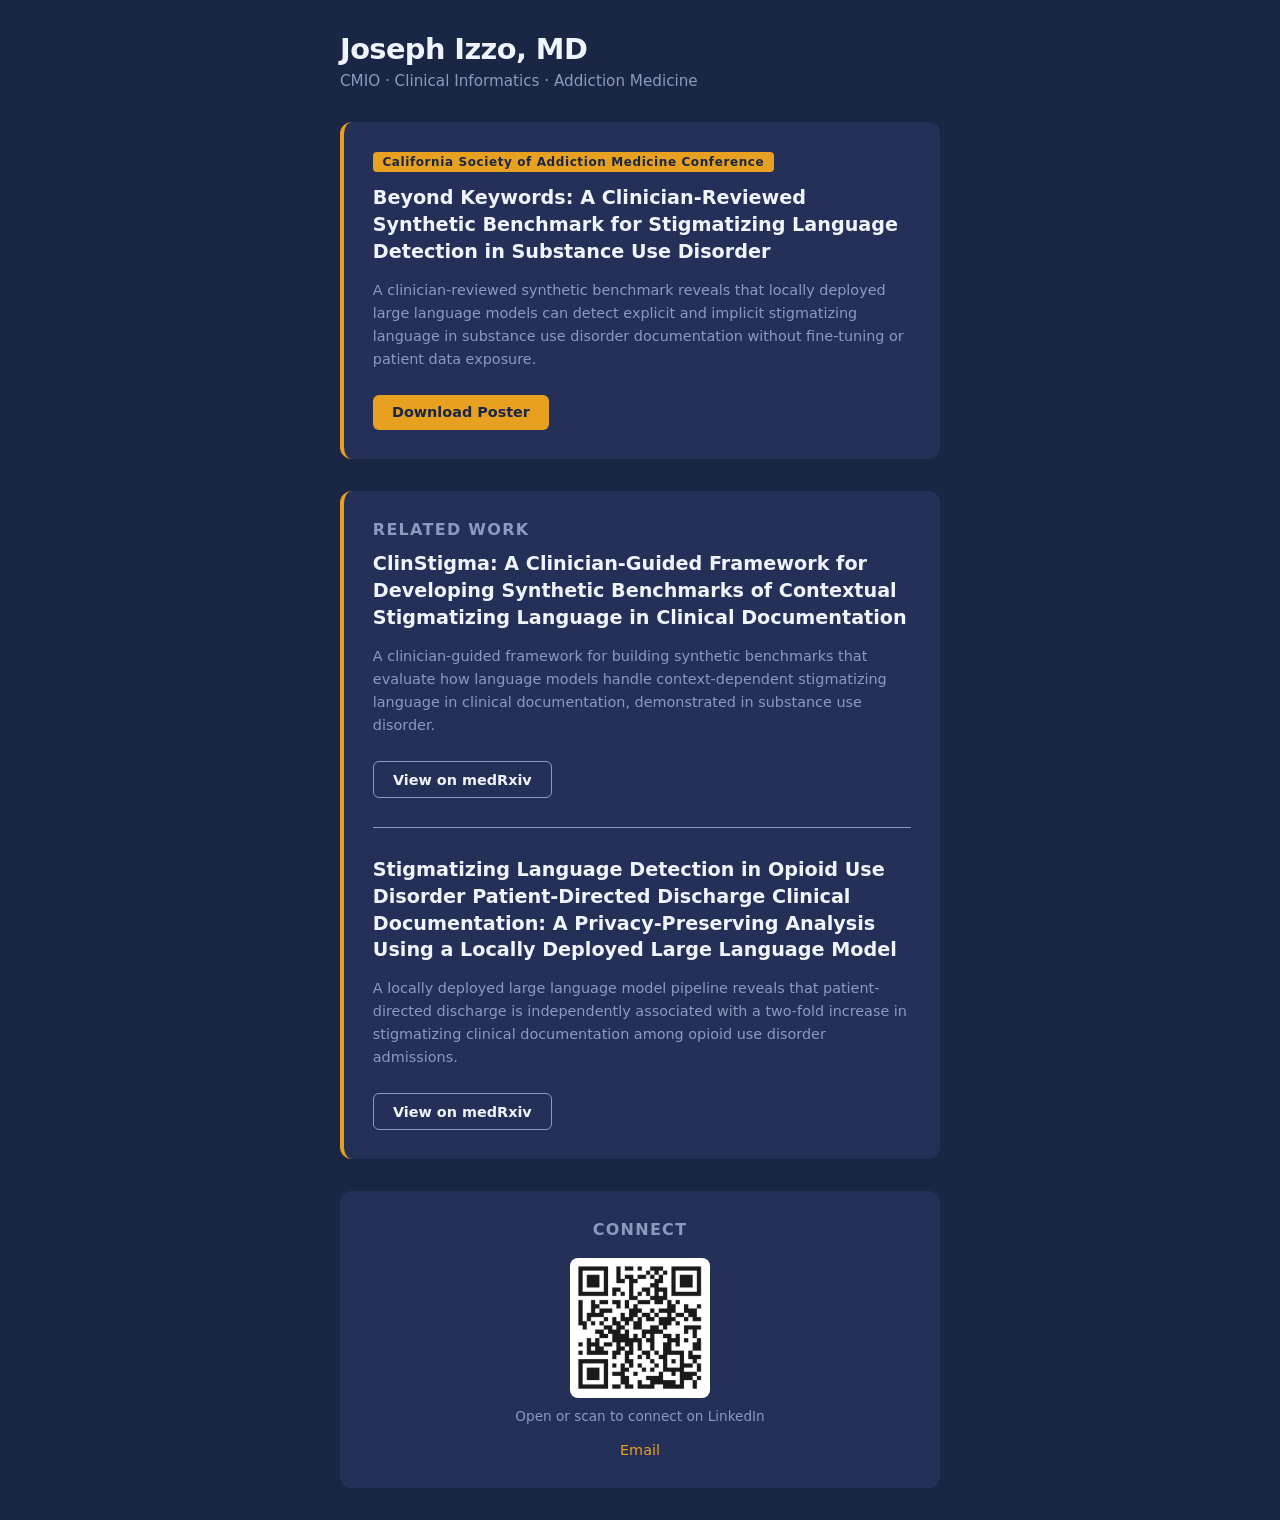
==== CalSAM/index.html @ 178a58d0 "Add CalSAM page" ====
<!DOCTYPE html>
<html lang="en">
<head>
  <meta charset="UTF-8">
  <meta name="viewport" content="width=device-width, initial-scale=1.0">
  <title>California Society of Addiction Medicine Conference — Joseph Izzo, MD</title>
  <link rel="stylesheet" href="/style.css">
</head>
<body>
  <div class="container">
    <header>
      <h1>Joseph Izzo, MD</h1>
      <p class="subtitle">CMIO · Clinical Informatics · Addiction Medicine</p>
    </header>

    <section class="talk">
      <span class="badge">California Society of Addiction Medicine Conference</span>
      <h2>Beyond Keywords: A Clinician-Reviewed Synthetic Benchmark for Stigmatizing
Language Detection in Substance Use Disorder</h2>
      <p class="abstract">A clinician-reviewed synthetic benchmark reveals that locally deployed large language models can detect explicit and implicit stigmatizing language in substance use disorder documentation without fine-tuning or patient data exposure.</p>

      <div class="links">
        <a href="assets/calsam-poster.pdf" class="btn primary">Download Poster</a>
      </div>
    </section>

    <section class="talk">
      <h3 class="section-label">Related Work</h3>
      <div class="related-item">
        <h2>ClinStigma: A Clinician-Guided Framework for Developing Synthetic Benchmarks of Contextual Stigmatizing Language in Clinical Documentation</h2>
        <p class="abstract">A clinician-guided framework for building synthetic benchmarks that evaluate how language models handle context-dependent stigmatizing language in clinical documentation, demonstrated in substance use disorder.</p>
        <div class="links">
          <a href="https://www.medrxiv.org/content/10.64898/2026.10.10.26365233v1" class="btn secondary" target="_blank">View on medRxiv</a>
        </div>
      </div>

      <div class="related-item">
        <h2>Stigmatizing Language Detection in Opioid Use Disorder Patient-Directed Discharge Clinical Documentation: A Privacy-Preserving Analysis Using a Locally Deployed Large Language Model</h2>
        <p class="abstract">A locally deployed large language model pipeline reveals that patient-directed discharge is independently associated with a two-fold increase in stigmatizing clinical documentation among opioid use disorder admissions.</p>
        <div class="links">
          <a href="https://www.medrxiv.org/content/10.64898/2026.05.29.26354402v1.article-info" class="btn secondary" target="_blank">View on medRxiv</a>
        </div>
      </div>
    </section>

    <section class="contact">
      <h3>Connect</h3>
      <div class="qr-block">
        <img src="assets/qr.png" alt="LinkedIn QR Code" class="qr">
        <p>Open or scan to connect on LinkedIn</p>
      </div>
      <p class="email"><a href="mailto:jizzo@sjgh.org">Email</a></p>
    </section>
  </div>
</body>
</html>
---- style.css ----
*, *::before, *::after { box-sizing: border-box; margin: 0; padding: 0; }

:root {
  --navy: #1a2744;
  --amber: #e8a020;
  --text: #f0f4ff;
  --muted: #8a9bbf;
  --card: #243058;
}

body {
  background: var(--navy);
  color: var(--text);
  font-family: 'Inter', system-ui, sans-serif;
  min-height: 100vh;
  display: flex;
  align-items: center;
  justify-content: center;
  padding: 2rem;
}

.container {
  max-width: 600px;
  width: 100%;
  display: flex;
  flex-direction: column;
  gap: 2rem;
}

header h1 {
  font-size: 1.8rem;
  font-weight: 700;
  letter-spacing: -0.02em;
}

header .subtitle {
  color: var(--muted);
  margin-top: 0.4rem;
  font-size: 0.95rem;
}

.talk {
  background: var(--card);
  border-radius: 12px;
  padding: 1.8rem;
  border-left: 4px solid var(--amber);
}

.badge {
  display: inline-block;
  background: var(--amber);
  color: var(--navy);
  font-size: 0.75rem;
  font-weight: 700;
  padding: 0.2rem 0.6rem;
  border-radius: 4px;
  letter-spacing: 0.05em;
  margin-bottom: 0.8rem;
}

.talk h2 {
  font-size: 1.2rem;
  font-weight: 600;
  line-height: 1.4;
  margin-bottom: 0.8rem;
}

.abstract {
  color: var(--muted);
  font-size: 0.9rem;
  line-height: 1.6;
  margin-bottom: 1.5rem;
}

.links {
  display: flex;
  gap: 1rem;
  flex-wrap: wrap;
}

.btn {
  display: inline-block;
  padding: 0.6rem 1.2rem;
  border-radius: 6px;
  font-size: 0.9rem;
  font-weight: 600;
  text-decoration: none;
  transition: opacity 0.2s;
}

.btn:hover { opacity: 0.85; }

.btn.primary {
  background: var(--amber);
  color: var(--navy);
}

.btn.secondary {
  border: 1px solid var(--muted);
  color: var(--text);
}

.contact {
  background: var(--card);
  border-radius: 12px;
  padding: 1.8rem;
  text-align: center;
}

.section-label {
  font-size: 1rem;
  font-weight: 600;
  margin-bottom: 0.8rem;
  color: var(--muted);
  text-transform: uppercase;
  letter-spacing: 0.08em;
}

.related-item + .related-item {
  margin-top: 1.8rem;
  padding-top: 1.8rem;
  border-top: 1px solid var(--muted);
}

.contact h3 {
  font-size: 1rem;
  font-weight: 600;
  margin-bottom: 1.2rem;
  color: var(--muted);
  text-transform: uppercase;
  letter-spacing: 0.08em;
}

.qr-block {
  display: flex;
  flex-direction: column;
  align-items: center;
  gap: 0.6rem;
  margin-bottom: 1rem;
}

.qr {
  width: 140px;
  height: 140px;
  border-radius: 8px;
  background: #fff;
  padding: 6px;
}

.qr-block p {
  color: var(--muted);
  font-size: 0.85rem;
}

.email a {
  color: var(--amber);
  text-decoration: none;
  font-size: 0.9rem;
}

.email a:hover { text-decoration: underline; }
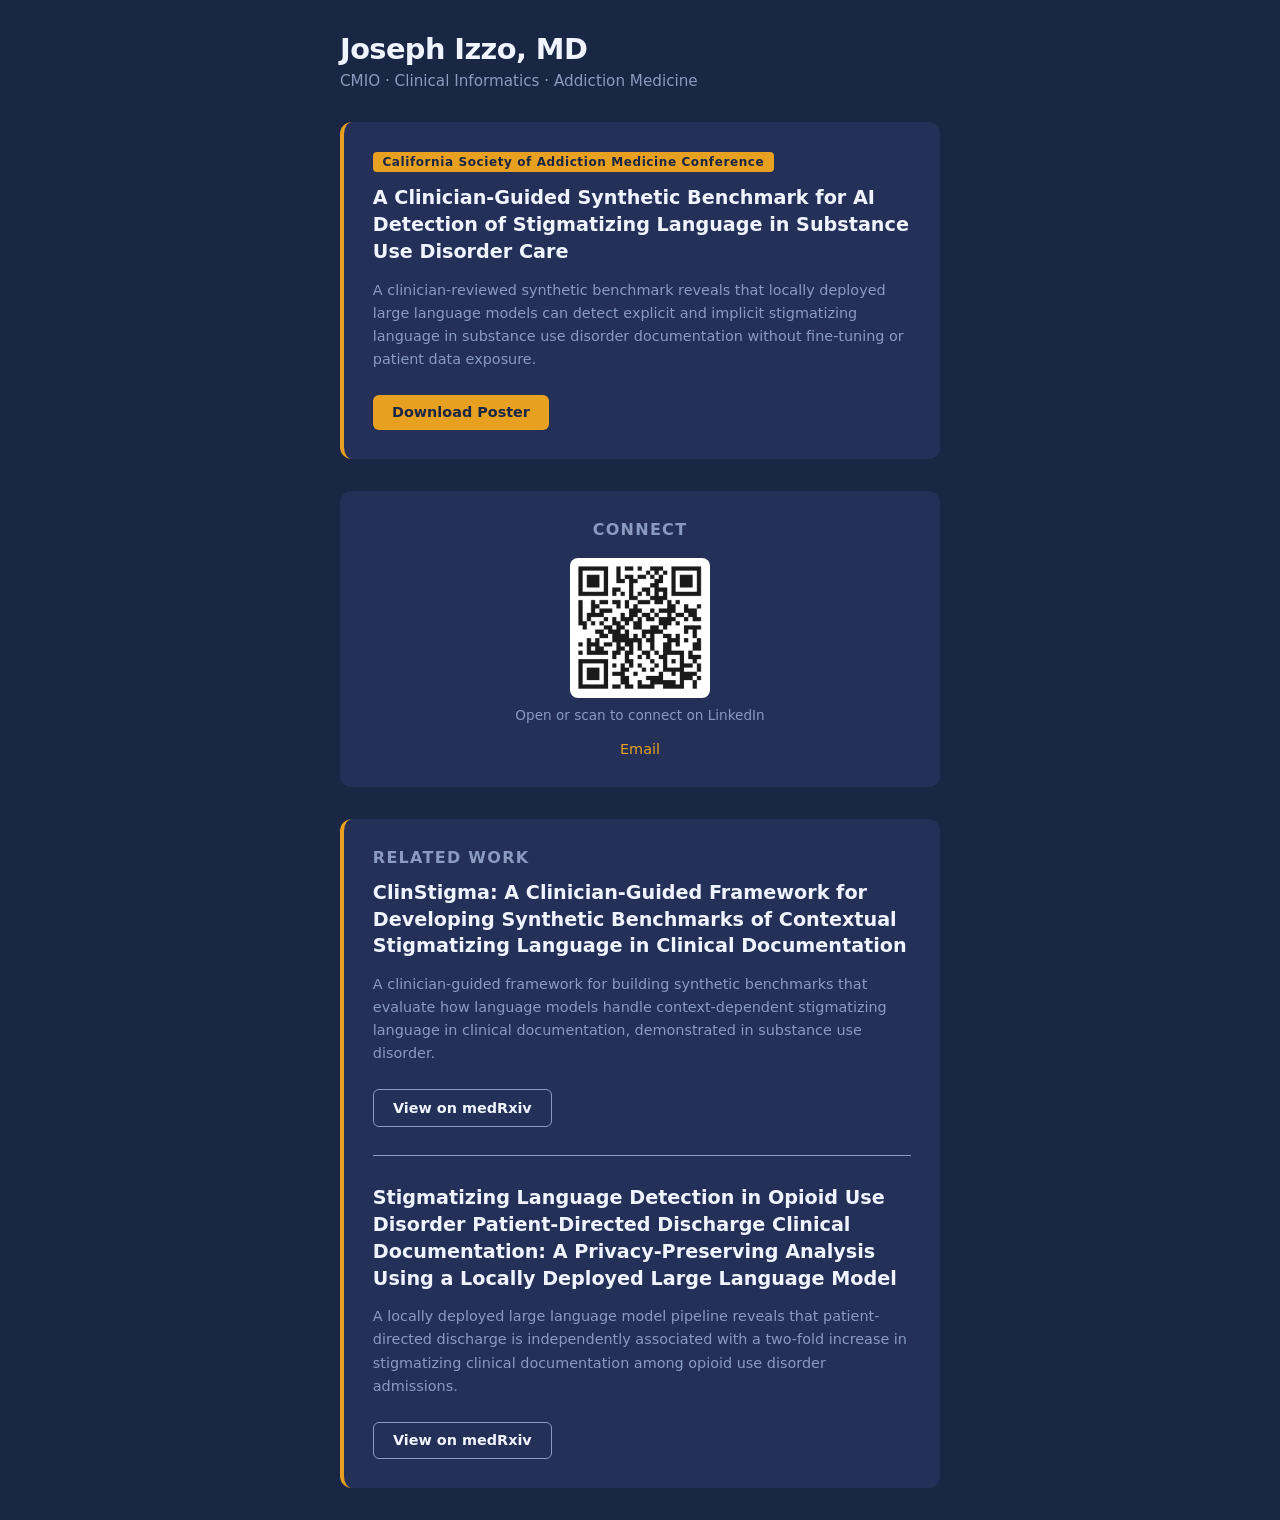
==== commit ada4b935: "Update CalSAM title and layout" ====
--- a/CalSAM/index.html
+++ b/CalSAM/index.html
@@ -15,13 +15,21 @@
 
     <section class="talk">
       <span class="badge">California Society of Addiction Medicine Conference</span>
-      <h2>Beyond Keywords: A Clinician-Reviewed Synthetic Benchmark for Stigmatizing
-Language Detection in Substance Use Disorder</h2>
+      <h2>A Clinician-Guided Synthetic Benchmark for AI Detection of Stigmatizing Language in Substance Use Disorder Care</h2>
       <p class="abstract">A clinician-reviewed synthetic benchmark reveals that locally deployed large language models can detect explicit and implicit stigmatizing language in substance use disorder documentation without fine-tuning or patient data exposure.</p>
 
       <div class="links">
         <a href="assets/calsam-poster.pdf" class="btn primary">Download Poster</a>
       </div>
+    </section>
+
+    <section class="contact">
+      <h3>Connect</h3>
+      <div class="qr-block">
+        <img src="assets/qr.png" alt="LinkedIn QR Code" class="qr">
+        <p>Open or scan to connect on LinkedIn</p>
+      </div>
+      <p class="email"><a href="mailto:jizzo@sjgh.org">Email</a></p>
     </section>
 
     <section class="talk">
@@ -42,15 +50,6 @@
         </div>
       </div>
     </section>
-
-    <section class="contact">
-      <h3>Connect</h3>
-      <div class="qr-block">
-        <img src="assets/qr.png" alt="LinkedIn QR Code" class="qr">
-        <p>Open or scan to connect on LinkedIn</p>
-      </div>
-      <p class="email"><a href="mailto:jizzo@sjgh.org">Email</a></p>
-    </section>
   </div>
 </body>
 </html>
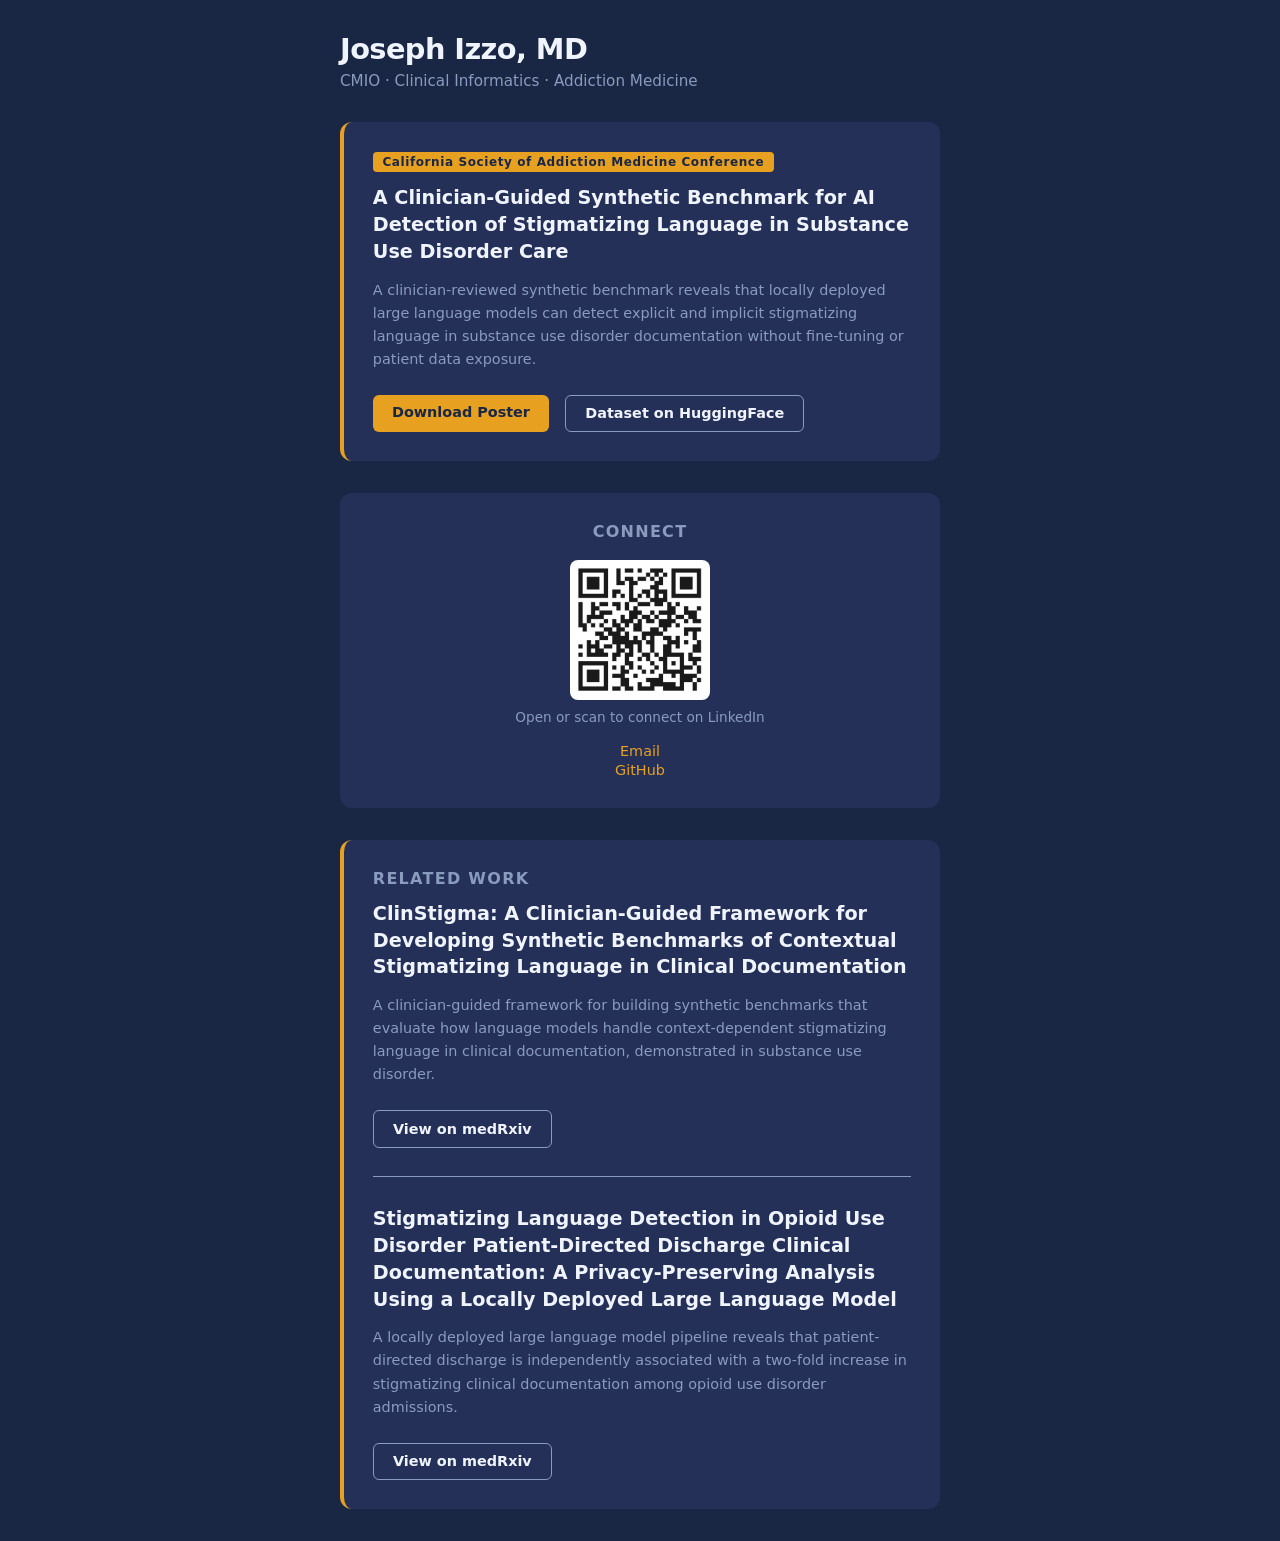
==== commit 637bc3a3: "Add GitHub and HuggingFace links to CalSAM" ====
--- a/CalSAM/index.html
+++ b/CalSAM/index.html
@@ -20,6 +20,7 @@
 
       <div class="links">
         <a href="assets/calsam-poster.pdf" class="btn primary">Download Poster</a>
+        <a href="https://huggingface.co/datasets/ClinStigma/ClinStigma-SUD/tree/main" class="btn secondary" target="_blank">Dataset on HuggingFace</a>
       </div>
     </section>
 
@@ -30,6 +31,7 @@
         <p>Open or scan to connect on LinkedIn</p>
       </div>
       <p class="email"><a href="mailto:jizzo@sjgh.org">Email</a></p>
+      <p class="email"><a href="https://github.com/izzomd/ClinStigma" target="_blank">GitHub</a></p>
     </section>
 
     <section class="talk">
